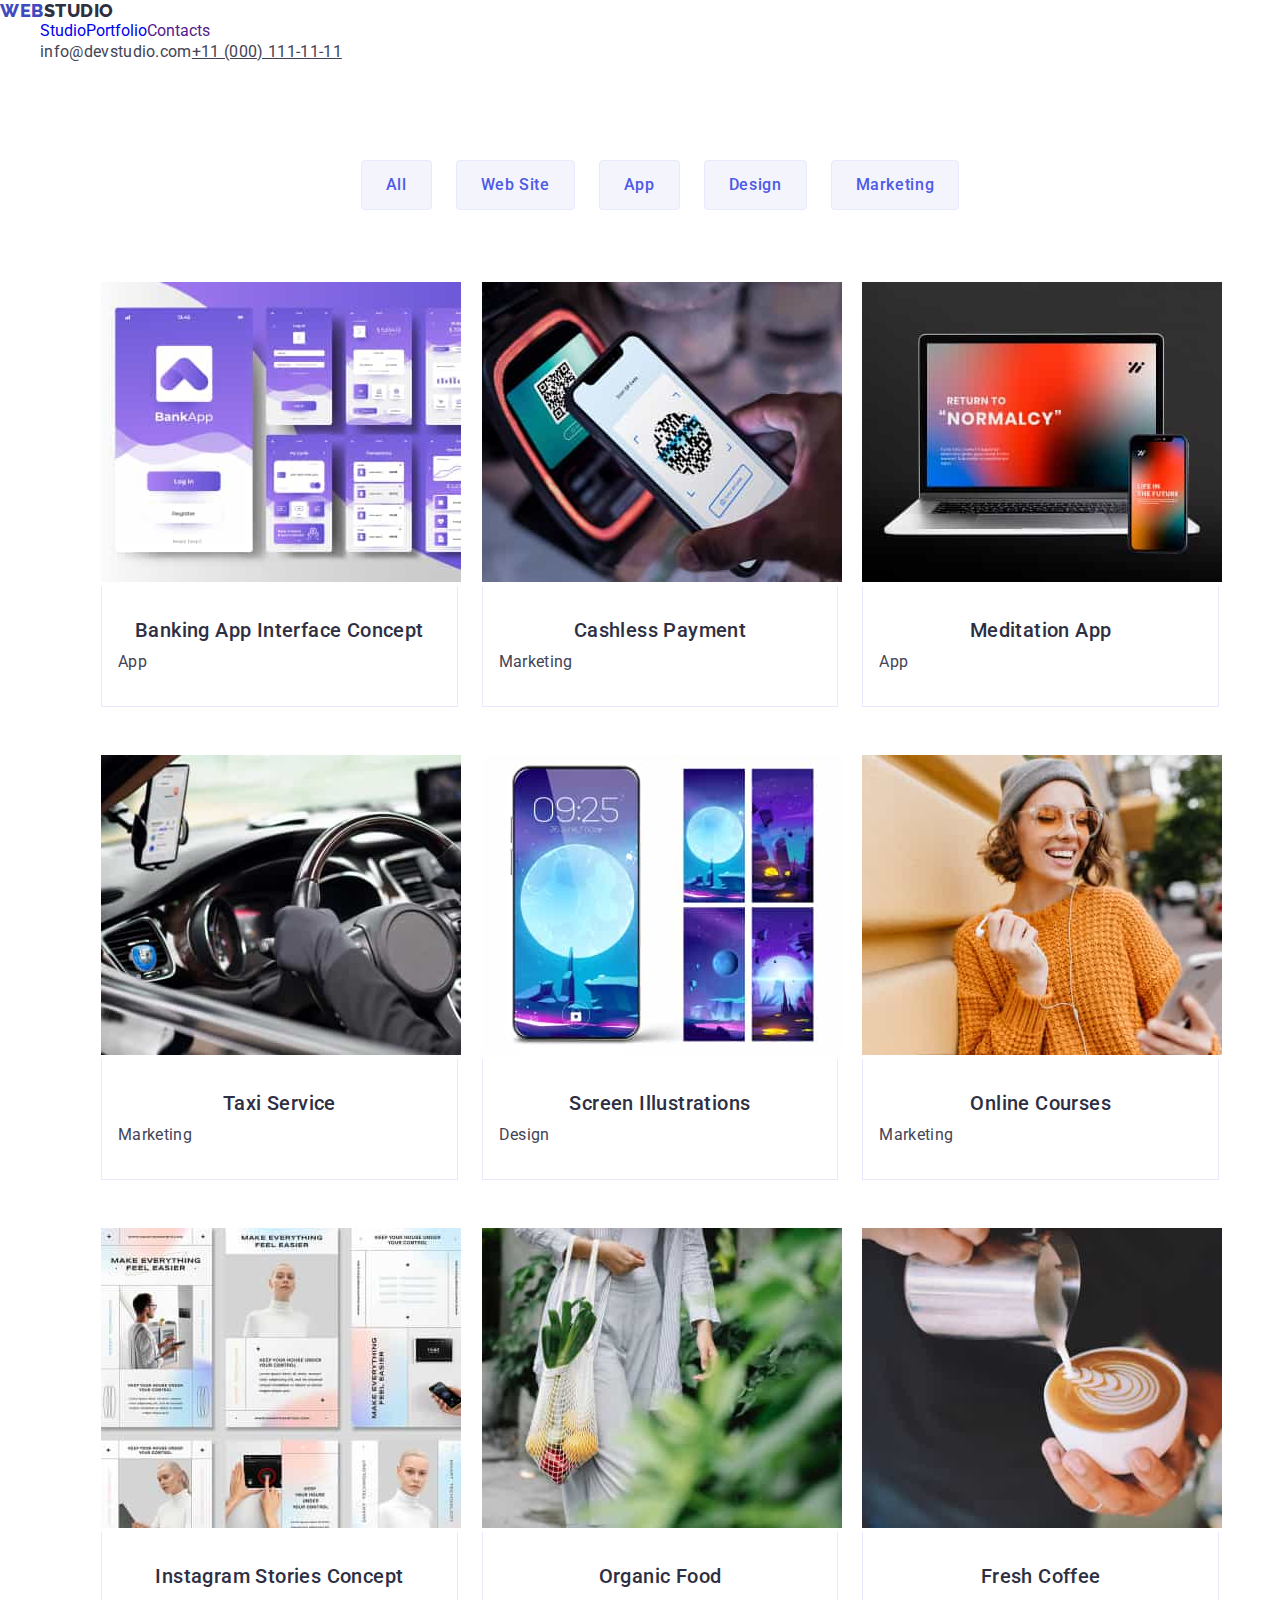
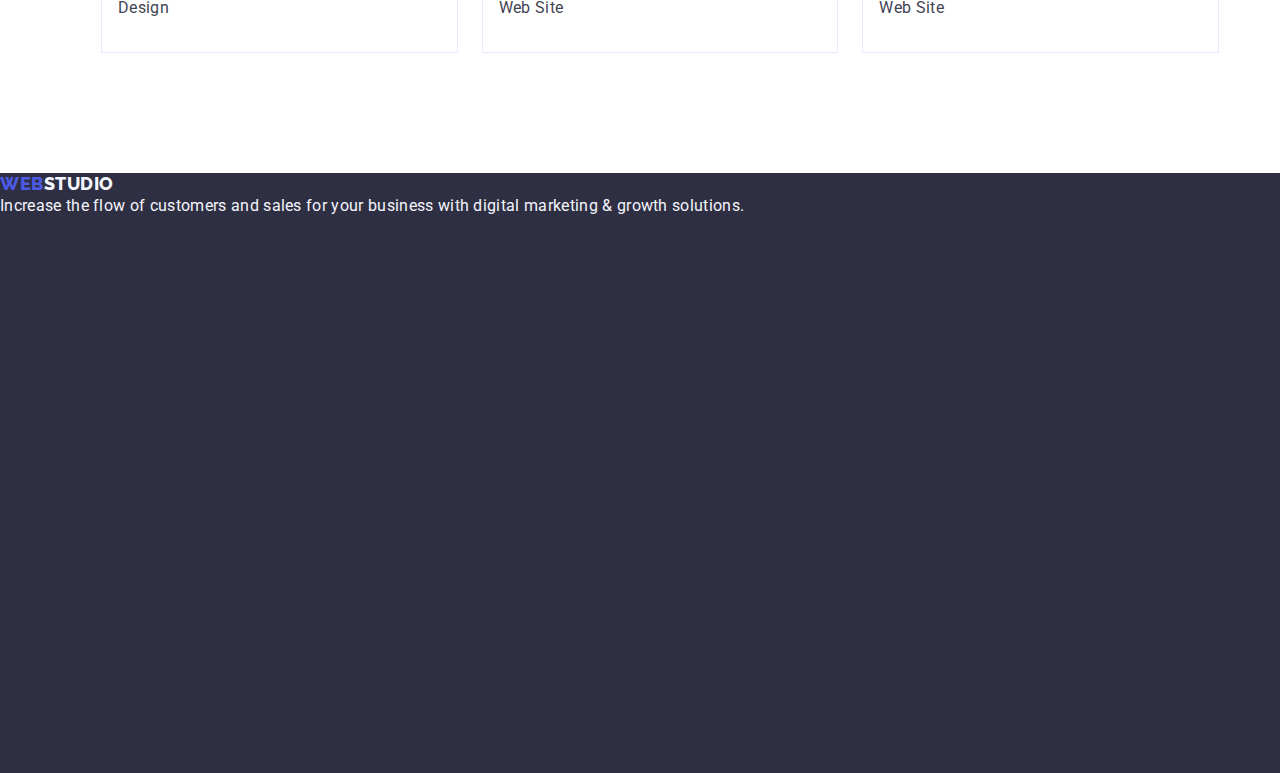
==== portfolio.html @ 0a094995 "Var11" ====
<!DOCTYPE html>
<html lang="en">
  <head>
    <meta charset="UTF-8" />
    <meta name="viewport" content="width=device-width, initial-scale=1.0" />

    <link rel="preconnect" href="https://fonts.googleapis.com" />
    <link rel="preconnect" href="https://fonts.gstatic.com" crossorigin />
    <link
      href="https://fonts.googleapis.com/css2?family=Raleway:wght@800&family=Roboto:wght@400;500&display=swap"
      rel="stylesheet"
    />
    <link rel="stylesheet" href="./css/styles.css" />
    <title>Portfolio</title>
  </head>

  <body>
    <!-- Header-->
    <header>
      <!-- Menu Nav-->
      <nav>
        <a class="logo-first-colour link">
          Web<span class="logo-second-colour-header">Studio</span></a
        >
        <ul class="list">
          <li><a class="nav-header link" href="./index.html">Studio</a></li>
          <li>
            <a class="nav-header link" href="./portfolio.html">Portfolio</a>
          </li>
          <li><a class="nav-header link" href="">Contacts</a></li>
        </ul>
      </nav>
      <address class="address">
        <ul class="list">
          <li>
            <a class="contacts link" href="mailto:info@devstudio.com"
              >info@devstudio.com</a
            >
          </li>
          <li>
            <a class="contacts" href="tel:+110001111111">+11 (000) 111-11-11</a>
          </li>
        </ul>
      </address>
    </header>

    <!-- Main-->
    <main>
      <section class="portfolio-section-main">
        <div class="container">
          <h1 hidden>What we do</h1>
          <!-- Buttons Menu-->
          <ul class="portfolio-buttons-list">
            <li>
              <button type="button" class="buttons-nav buttons-text pointer">
                All
              </button>
            </li>
            <li>
              <button type="button" class="buttons-nav buttons-text pointer">
                Web Site
              </button>
            </li>
            <li>
              <button type="button" class="buttons-nav buttons-text pointer">
                App
              </button>
            </li>
            <li>
              <button type="button" class="buttons-nav buttons-text pointer">
                Design
              </button>
            </li>
            <li>
              <button type="button" class="buttons-nav buttons-text pointer">
                Marketing
              </button>
            </li>
          </ul>

          <!-- 1st Row of pictures on page-->
          <ul class="portfolio-images-list">
            <li class="portfolio-image">
              <a class="link" href="">
                <img
                  width="360"
                  src="./images/banking-app-interface-concept.jpg"
                  alt="Banking App Interface Concep"
                />
                <div class="portfolio-image-container">
                  <h2 class="images-title-portfolio">
                    Banking App Interface Concept
                  </h2>
                  <p class="images-text">App</p>
                </div>
              </a>
            </li>

            <li class="portfolio-image">
              <a class="link" href="">
                <img
                  width="360"
                  src="./images/cashless-payment.jpg"
                  alt="Cashless Payment"
                />
                <div class="portfolio-image-container">
                  <h2 class="images-title-portfolio">Cashless Payment</h2>
                  <p class="images-text">Marketing</p>
                </div>
              </a>
            </li>

            <li class="portfolio-image">
              <a class="link" href="">
                <img
                  width="360"
                  src="./images/meditaion-app.jpg"
                  alt="Meditation App"
                />
                <div class="portfolio-image-container">
                  <h2 class="images-title-portfolio">Meditation App</h2>
                  <p class="images-text">App</p>
                </div>
              </a>
            </li>

            <!-- 2nd Row of pictures on page-->

            <li class="portfolio-image">
              <a class="link" href="">
                <img
                  width="360"
                  src="./images/taxi-service.jpg"
                  alt="Taxi Service"
                />
                <div class="portfolio-image-container">
                  <h2 class="images-title-portfolio">Taxi Service</h2>
                  <p class="images-text">Marketing</p>
                </div>
              </a>
            </li>

            <li class="portfolio-image">
              <a class="link" href="">
                <img
                  width="360"
                  src="./images/screen-illustrations.jpg"
                  alt="Screen Illustrations"
                />
                <div class="portfolio-image-container">
                  <h2 class="images-title-portfolio">Screen Illustrations</h2>
                  <p class="images-text">Design</p>
                </div>
              </a>
            </li>

            <li class="portfolio-image">
              <a class="link" href="">
                <img
                  width="360"
                  src="./images/online-courses.jpg"
                  alt="Online Courses"
                />
                <div class="portfolio-image-container">
                  <h2 class="images-title-portfolio">Online Courses</h2>
                  <p class="images-text">Marketing</p>
                </div>
              </a>
            </li>

            <!-- 3rd Row of pictures on page-->
            <li class="portfolio-image">
              <a class="link" href="">
                <img
                  width="360"
                  src="./images/instagram-stories-concept.jpg"
                  alt="Instagram Stories Concept"
                />
                <div class="portfolio-image-container">
                  <h2 class="images-title-portfolio">
                    Instagram Stories Concept
                  </h2>
                  <p class="images-text">Design</p>
                </div>
              </a>
            </li>

            <li class="portfolio-image">
              <a class="link" href="">
                <img
                  width="360"
                  src="./images/organic-food.jpg"
                  alt="Organic Food"
                />
                <div class="portfolio-image-container">
                  <h2 class="images-title-portfolio">Organic Food</h2>
                  <p class="images-text">Web Site</p>
                </div>
              </a>
            </li>

            <li class="portfolio-image">
              <a class="link" href="">
                <img
                  width="360"
                  src="./images/fresh-coffee.jpg"
                  alt="Fresh Coffee"
                />
                <div class="portfolio-image-container">
                  <h2 class="images-title-portfolio">Fresh Coffee</h2>
                  <p class="images-text">Web Site</p>
                </div>
              </a>
            </li>
          </ul>
        </div>
      </section>
    </main>

    <!--Footer Portfolio-->
    <footer class="hero-section">
      <a class="logo-first-colour link" href="./index.html"
        >Web<span class="logo-second-colour-footer">Studio</span>
      </a>
      <p class="footer-text">
        Increase the flow of customers and sales for your business with digital
        marketing & growth solutions.
      </p>
    </footer>
  </body>
</html>
---- css/styles.css ----
:root {
  --logo-blue-color: #4d5ae5;
  --logo-buttons-sectionfour-index-background-color: #f4f4fd;
  --text-site-colour: #2e2f42;
  --logo-titles-color: #2e2f42;
  --background-page-color: #ffffff;
  --address-text-color: #434455;
  --header-buttom-border: #e7e9fc;
}
/*settings for all elements*/

*,
*::before,
*::after {
  box-sizing: border-box;
}

* {
  margin: 0;
}

body {
  font-family: "Roboto", sans-serif;
  color: var(--address-text-color);
  background-color: var(--background-page-color);
}

/* CLASSES*/
/*Settings for Header */

.list {
  list-style: none;
  display: flex;
}

.link {
  text-decoration: none;
}

.link:hover {
  color: #404bbf;
}
.link:focus {
  color: #404bbf;
}

.address {
  font-style: normal;
  display: flex;
  gap: 40px;
}

.nav-flex {
  display: flex;
  width: 1440px;
  height: 72px;
  align-items: center;
  justify-content: space-between;
}

.cta {
}

.menu-nav {
  display: flex;
  gap: 40px;
}
.hero-section {
  background-color: var(--logo-titles-color);
  width: 1440px;
  height: 600px;
}

.hero-title {
  font-size: 56px;
  line-height: 1.07;
  text-align: center;
  letter-spacing: 1.12px;
  color: var(--background-page-color);
  max-width: 496px;
}

.hero-button {
  background-color: var(--logo-blue-color);
  padding: 16px 32px;
  font-weight: 500;
  font-size: 16px;
  line-height: 1.5;
  letter-spacing: 0.04em;
  color: var(--background-page-color);
  font-family: "Roboto", sans-serif;
  align-items: flex-start;
  gap: 10px;
  display: block;
  min-width: 169px;
  height: 56px;
  border: none;
  border-radius: 4px;
}

.hero-button:hover,
.hero-button:focus {
  background-color: #404bbf;
  border: 1px solid transparent;
  border-radius: 4px;
}

/*.logo-first-color*/
.logo-first-colour {
  font-weight: 800;
  font-size: 18px;
  line-height: 1.17;
  letter-spacing: 0.54px;
  color: var(--logo-blue-color);
  font-family: "Raleway", sans-serif;
  text-transform: uppercase;
  margin-right: 76px;
}

.logo-second-colour-header {
  color: var(--logo-titles-color);
  font-size: 18px;
  font-style: "Raleway", sans-serif;
  line-height: 1.17;
  letter-spacing: 0.54px;
  text-transform: uppercase;
  font-weight: 800px;
  font-family: "Raleway", sans-serif;
}

.logo-second-colour-footer {
  color: var(--logo-buttons-sectionfour-index-background-color);
  font-size: 18px;
  font-style: "Raleway", sans-serif;
  line-height: 1.17;
  letter-spacing: 0.54px;
  text-transform: uppercase;
  font-weight: 800px;
}

.our-strenghts-section {
  display: flex;
  flex-direction: column;
  justify-content: space-around;
  align-items: center;
  width: 1440px;
  height: 3200;
  padding: 12opx 0 120px;
  gap: 24px;
}

.section-two-list {
  width: calc((100%-24px * 3) / 4);
  gap: 24px;
}

.section-three {
  padding-bottom: 120px;
}
.section-three-pictures {
  display: flex;
  gap: 24px;
}

.section-three-list {
  width: calc((100%-48px) / 3);
}

.section-four-pictures {
  display: flex;
  flex-direction: column;
  justify-content: center;
  gap: 24px;
}
/*Classes common to ALL the pages*/

.img {
  display: block;
}

.images-text {
  color: var(--address-text-color);
  font-size: 16px;
  font-style: normal;
  font-weight: 400;
  line-height: 1.5;
  letter-spacing: 0.32px;
}

.header {
  border-bottom: var(--header-buttom-border);
  border-bottom: 1px;
}

.container {
  width: 1158px;
  margin: 0 auto;
  padding: 0 15px 0 15px 0 15px;
}

.nav-header {
  display: flex;
  align-items: center;
}

.nav-header-ul {
  font-weight: 500;
  font-size: 16px;
  line-height: 1.5;
  letter-spacing: 0.32px;
  color: var(--logo-titles-color);
  text-decoration: none;
  padding: 24px 0 24px 0;
}

.nav-header:hover {
  color: #404bbf;
}
.nav-header:focus {
  color: #404bbf;
}

/* Classes for Body */

.contacts {
  color: var(--address-text-color);
  font-size: 16px;
  font-style: normal;
  line-height: 1.5;
  letter-spacing: 0.32px;
}

/* Classes for INDEX page*/
.section-four-background {
  background-color: var(--logo-buttons-sectionfour-index-background-color);
  padding: 120px 0;
}

.section-four-pictures-background {
  background-color: #ffffffff;
  width: calc((100% - 72px) / 4);
  border-radius: 0px 0px 4px 4px;
}

.section-four-pictures-padding {
  padding: 32px 0;
}

.images-title-index {
  font-weight: 500;
  font-size: 20px;
  line-height: 1.2;
  letter-spacing: 0.4px;
  color: var(--logo-titles-color);
  font-style: normal;
  background-color: #ffffffff;
  margin-bottom: 8px;
  text-align: center;
}

.images-text-index {
  text-align: center;
  font-size: 16px;
  font-style: normal;
  font-weight: 400;
  line-height: 1.5;
  letter-spacing: 0.32px;
  color: var(--address-text-color);
}

.section-titles-index {
  font-size: 36px;
  line-height: 1.11;
  text-align: center;
  letter-spacing: 0.72px;
  text-transform: capitalize;
  color: var(--logo-titles-color);
  margin-bottom: 72px;
}

/* Classes for PORTFOLIO Page */

.images-title-portfolio {
  font-weight: 500;
  font-size: 20px;
  line-height: 1.2;
  letter-spacing: 0.4px;
  color: var(--logo-titles-color);
  text-align: center;
  font-style: normal;
  margin-bottom: 8px;
}

.footer-text {
  color: #f4f4fd;
  font-size: 16px;
  font-style: normal;
  font-weight: 400;
  line-height: 1.5;
  letter-spacing: 0.32px;
}

.portfolio-section-main {
  padding: 96px 0 120px 0;
}

.portfolio-buttons-list {
  display: flex;
  justify-content: center;
  gap: 24px;
  margin-bottom: 72px;
  list-style: none;
}

.buttons-nav {
  border-radius: 4px;
}

.buttons-nav:hover {
  background-color: #404bbf;
  border: none;
  color: #ffffffff;
  border: 1px solid transparent;
}

.buttons-nav:focus {
  background-color: #404bbf;
  border: none;
  color: #ffffffff;
  border: 1px solid transparent;
}
.pointer {
  cursor: pointer;
}

.buttons-text {
  color: var(--logo-blue-color);
  border: none;
  font-weight: 500;
  font-size: 16px;
  line-height: 1.5;
  letter-spacing: 0.64px;
  font-family: "Roboto", sans-serif;
  background-color: var(--logo-buttons-sectionfour-index-background-color);
  padding: 12px 24px;
  border: 1px solid var(--header-buttom-border);
}
.portfolio-images-list {
  display: flex;
  flex-wrap: wrap;
  column-gap: 24px;
  row-gap: 48px;
  list-style: none;
}

.portfolio-image {
  width: calc((100% - 48px) / 3);
}

.portfolio-image-container {
  padding: 32px 16px;
  border: 1px solid #e7e9fc;
  border-top: none;
}
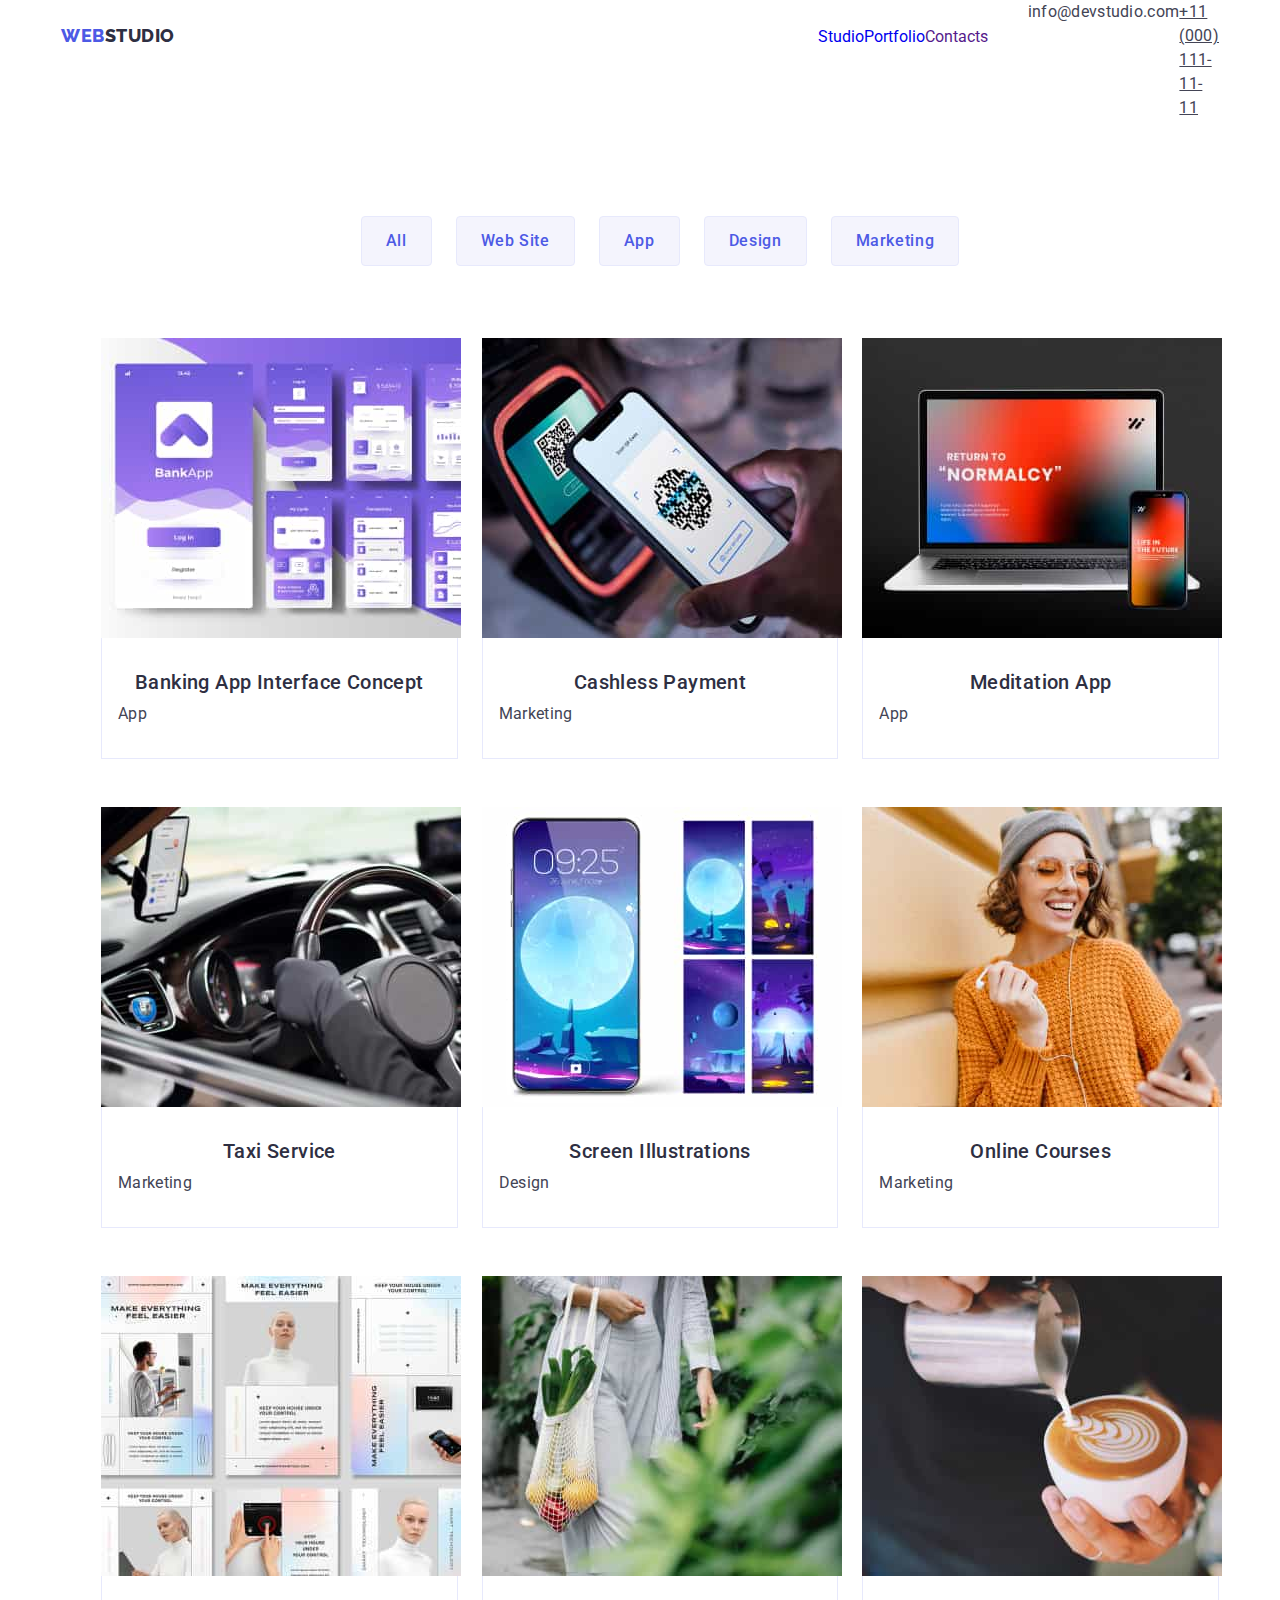
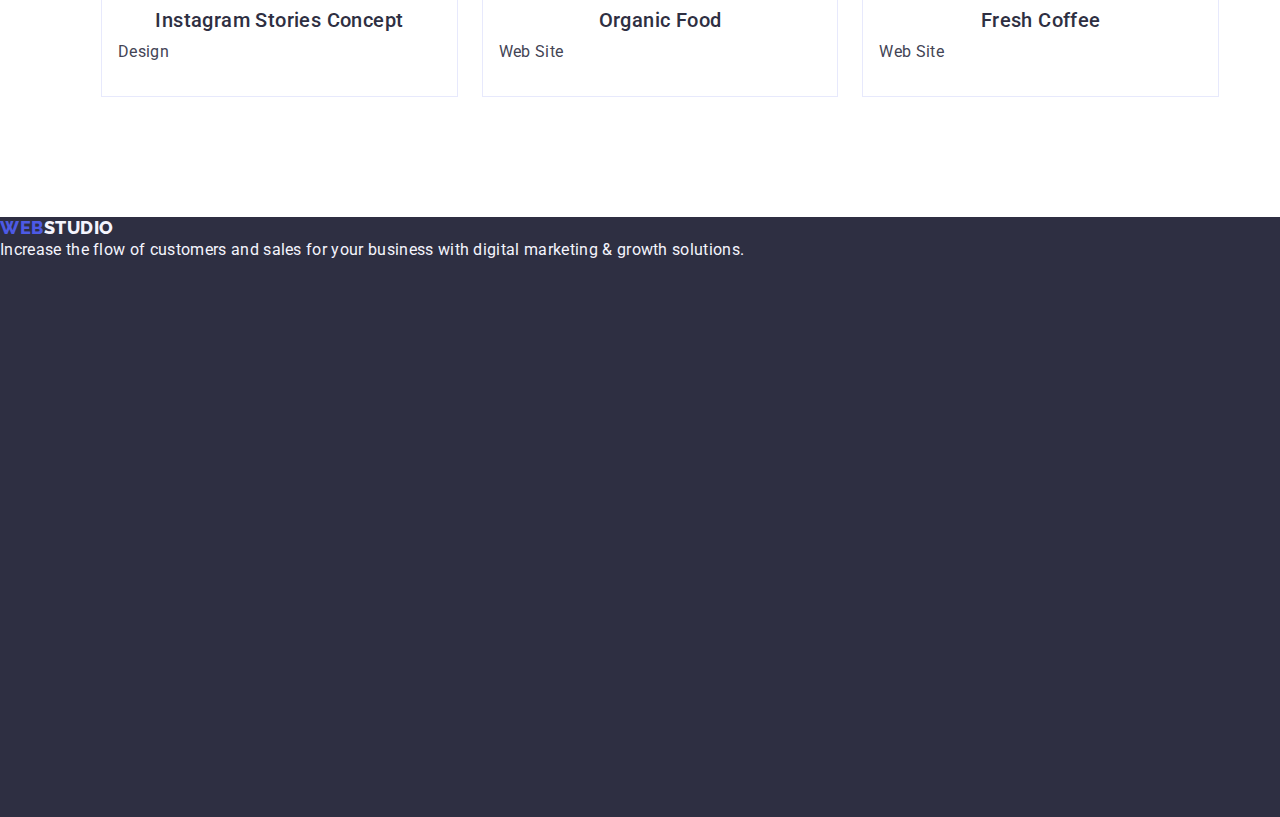
==== commit 6366fdd4: "Var12" ====
--- a/portfolio.html
+++ b/portfolio.html
@@ -3,6 +3,14 @@
   <head>
     <meta charset="UTF-8" />
     <meta name="viewport" content="width=device-width, initial-scale=1.0" />
+
+    <link
+      rel="stylesheet"
+      href="https://cdnjs.cloudflare.com/ajax/libs/modern-normalize/2.0.0/modern-normalize.min.css"
+      integrity="sha512-4xo8blKMVCiXpTaLzQSLSw3KFOVPWhm/TRtuPVc4WG6kUgjH6J03IBuG7JZPkcWMxJ5huwaBpOpnwYElP/m6wg=="
+      crossorigin="anonymous"
+      referrerpolicy="no-referrer"
+    />
 
     <link rel="preconnect" href="https://fonts.googleapis.com" />
     <link rel="preconnect" href="https://fonts.gstatic.com" crossorigin />
@@ -16,32 +24,36 @@
 
   <body>
     <!-- Header-->
-    <header>
+    <header class="header">
       <!-- Menu Nav-->
-      <nav>
-        <a class="logo-first-colour link">
-          Web<span class="logo-second-colour-header">Studio</span></a
-        >
-        <ul class="list">
-          <li><a class="nav-header link" href="./index.html">Studio</a></li>
-          <li>
-            <a class="nav-header link" href="./portfolio.html">Portfolio</a>
-          </li>
-          <li><a class="nav-header link" href="">Contacts</a></li>
-        </ul>
-      </nav>
-      <address class="address">
-        <ul class="list">
-          <li>
-            <a class="contacts link" href="mailto:info@devstudio.com"
-              >info@devstudio.com</a
-            >
-          </li>
-          <li>
-            <a class="contacts" href="tel:+110001111111">+11 (000) 111-11-11</a>
-          </li>
-        </ul>
-      </address>
+      <div class="portfolio-header container">
+        <nav class="nav-flex">
+          <a class="logo-first-colour link">
+            Web<span class="logo-second-colour-header">Studio</span></a
+          >
+          <ul class="list">
+            <li><a class="nav-header link" href="./index.html">Studio</a></li>
+            <li>
+              <a class="nav-header link" href="./portfolio.html">Portfolio</a>
+            </li>
+            <li><a class="nav-header link" href="">Contacts</a></li>
+          </ul>
+        </nav>
+        <address class="address">
+          <ul class="list">
+            <li>
+              <a class="contacts link" href="mailto:info@devstudio.com"
+                >info@devstudio.com</a
+              >
+            </li>
+            <li>
+              <a class="contacts" href="tel:+110001111111"
+                >+11 (000) 111-11-11</a
+              >
+            </li>
+          </ul>
+        </address>
+      </div>
     </header>
 
     <!-- Main-->
@@ -86,6 +98,7 @@
                   width="360"
                   src="./images/banking-app-interface-concept.jpg"
                   alt="Banking App Interface Concep"
+                  class="img"
                 />
                 <div class="portfolio-image-container">
                   <h2 class="images-title-portfolio">
@@ -102,6 +115,7 @@
                   width="360"
                   src="./images/cashless-payment.jpg"
                   alt="Cashless Payment"
+                  class="img"
                 />
                 <div class="portfolio-image-container">
                   <h2 class="images-title-portfolio">Cashless Payment</h2>
@@ -116,6 +130,7 @@
                   width="360"
                   src="./images/meditaion-app.jpg"
                   alt="Meditation App"
+                  class="img"
                 />
                 <div class="portfolio-image-container">
                   <h2 class="images-title-portfolio">Meditation App</h2>
@@ -132,6 +147,7 @@
                   width="360"
                   src="./images/taxi-service.jpg"
                   alt="Taxi Service"
+                  class="img"
                 />
                 <div class="portfolio-image-container">
                   <h2 class="images-title-portfolio">Taxi Service</h2>
@@ -146,6 +162,7 @@
                   width="360"
                   src="./images/screen-illustrations.jpg"
                   alt="Screen Illustrations"
+                  class="img"
                 />
                 <div class="portfolio-image-container">
                   <h2 class="images-title-portfolio">Screen Illustrations</h2>
@@ -160,6 +177,7 @@
                   width="360"
                   src="./images/online-courses.jpg"
                   alt="Online Courses"
+                  class="img"
                 />
                 <div class="portfolio-image-container">
                   <h2 class="images-title-portfolio">Online Courses</h2>
@@ -175,6 +193,7 @@
                   width="360"
                   src="./images/instagram-stories-concept.jpg"
                   alt="Instagram Stories Concept"
+                  class="img"
                 />
                 <div class="portfolio-image-container">
                   <h2 class="images-title-portfolio">
@@ -191,6 +210,7 @@
                   width="360"
                   src="./images/organic-food.jpg"
                   alt="Organic Food"
+                  class="img"
                 />
                 <div class="portfolio-image-container">
                   <h2 class="images-title-portfolio">Organic Food</h2>
@@ -205,6 +225,7 @@
                   width="360"
                   src="./images/fresh-coffee.jpg"
                   alt="Fresh Coffee"
+                  class="img"
                 />
                 <div class="portfolio-image-container">
                   <h2 class="images-title-portfolio">Fresh Coffee</h2>
--- a/css/styles.css
+++ b/css/styles.css
@@ -56,6 +56,7 @@
   height: 72px;
   align-items: center;
   justify-content: space-between;
+  gap: 40px;
 }
 
 .cta {
@@ -279,6 +280,9 @@
 }
 
 /* Classes for PORTFOLIO Page */
+.portfolio-header {
+  display: flex;
+}
 
 .images-title-portfolio {
   font-weight: 500;
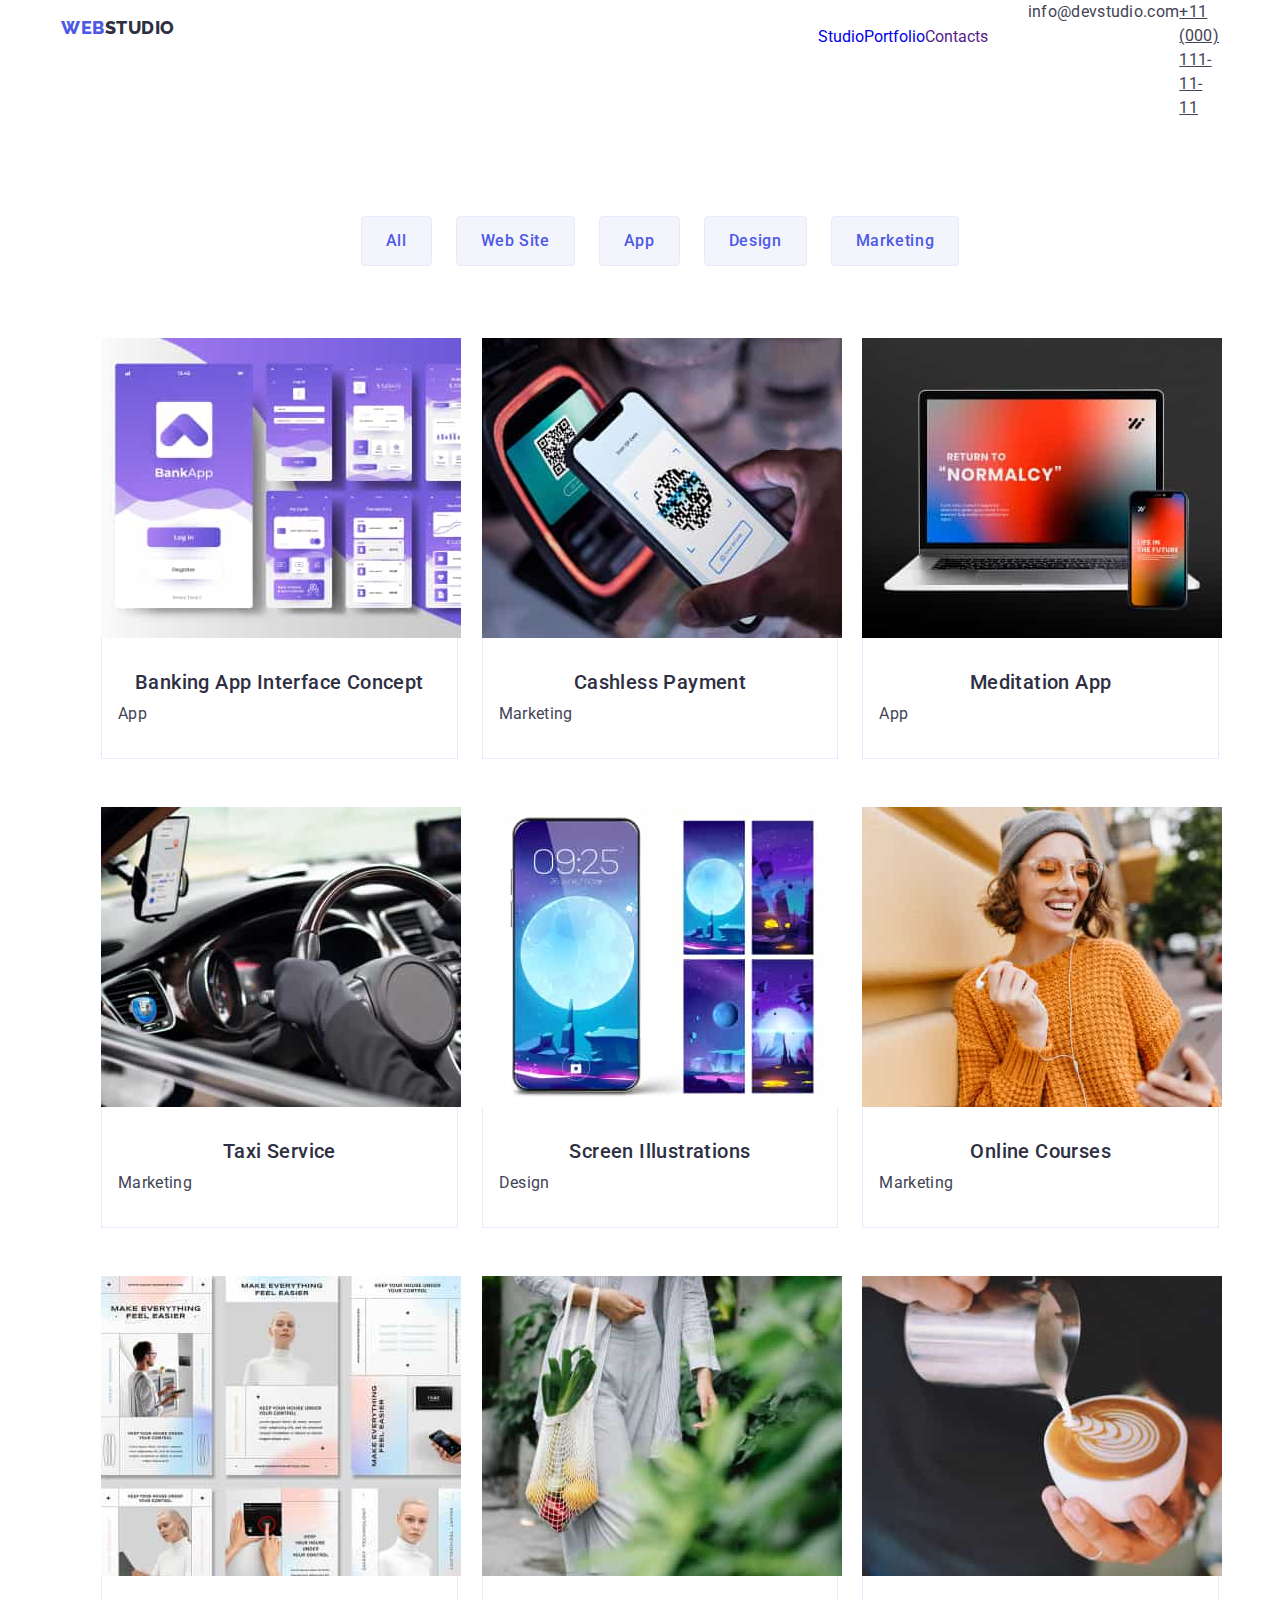
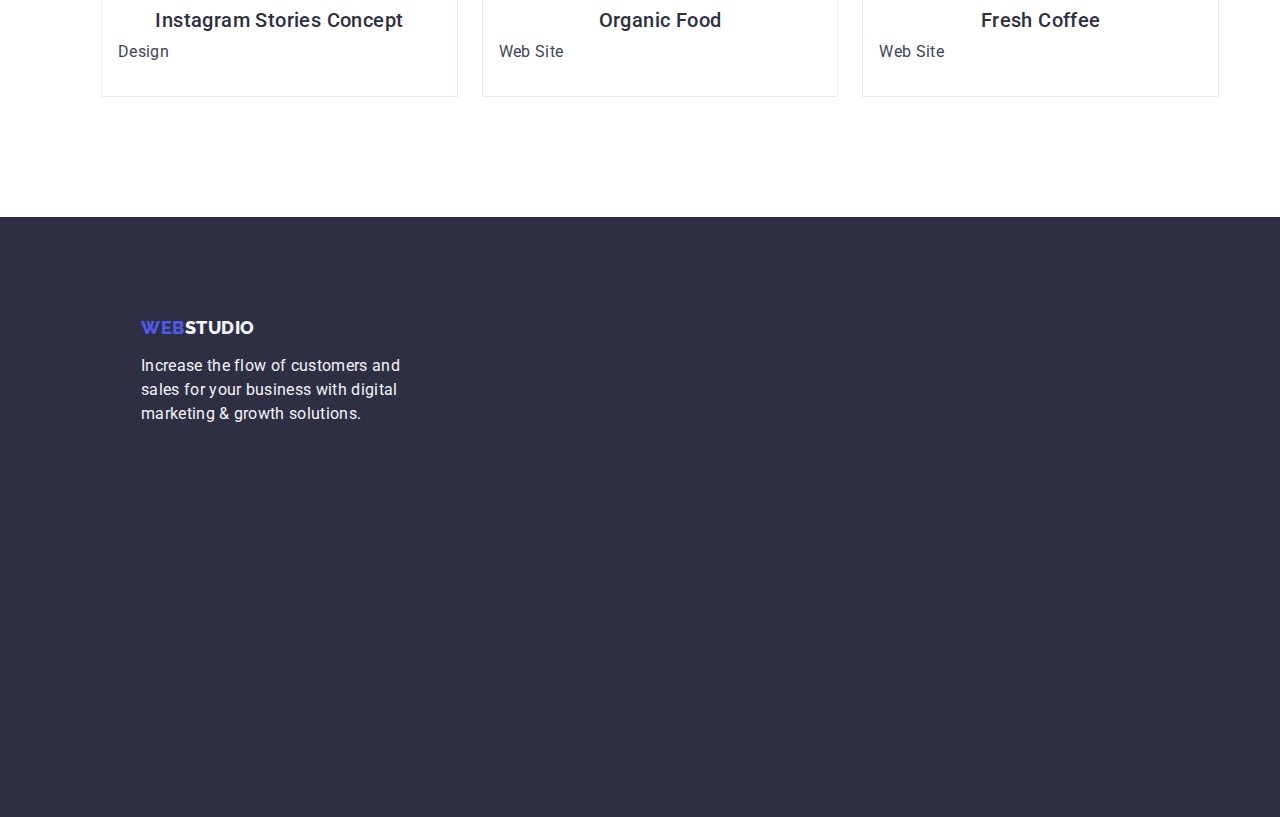
==== commit 5b9fbad8: "Var13" ====
--- a/portfolio.html
+++ b/portfolio.html
@@ -239,14 +239,16 @@
     </main>
 
     <!--Footer Portfolio-->
-    <footer class="hero-section">
-      <a class="logo-first-colour link" href="./index.html"
-        >Web<span class="logo-second-colour-footer">Studio</span>
-      </a>
-      <p class="footer-text">
-        Increase the flow of customers and sales for your business with digital
-        marketing & growth solutions.
-      </p>
+    <footer class="portfolio-footer">
+      <div class="container">
+        <a class="logo-first-colour link" href="./index.html"
+          >Web<span class="logo-second-colour-footer">Studio</span>
+        </a>
+        <p class="footer-text">
+          Increase the flow of customers and sales for your business with
+          digital marketing & growth solutions.
+        </p>
+      </div>
     </footer>
   </body>
 </html>
--- a/css/styles.css
+++ b/css/styles.css
@@ -116,6 +116,8 @@
   font-family: "Raleway", sans-serif;
   text-transform: uppercase;
   margin-right: 76px;
+  display: inline-block;
+  margin-bottom: 16px;
 }
 
 .logo-second-colour-header {
@@ -302,6 +304,13 @@
   font-weight: 400;
   line-height: 1.5;
   letter-spacing: 0.32px;
+  max-width: 264px;
+}
+.portfolio-footer {
+  background-color: var(--logo-titles-color);
+  width: 1440px;
+  height: 600px;
+  padding: 100px 0;
 }
 
 .portfolio-section-main {
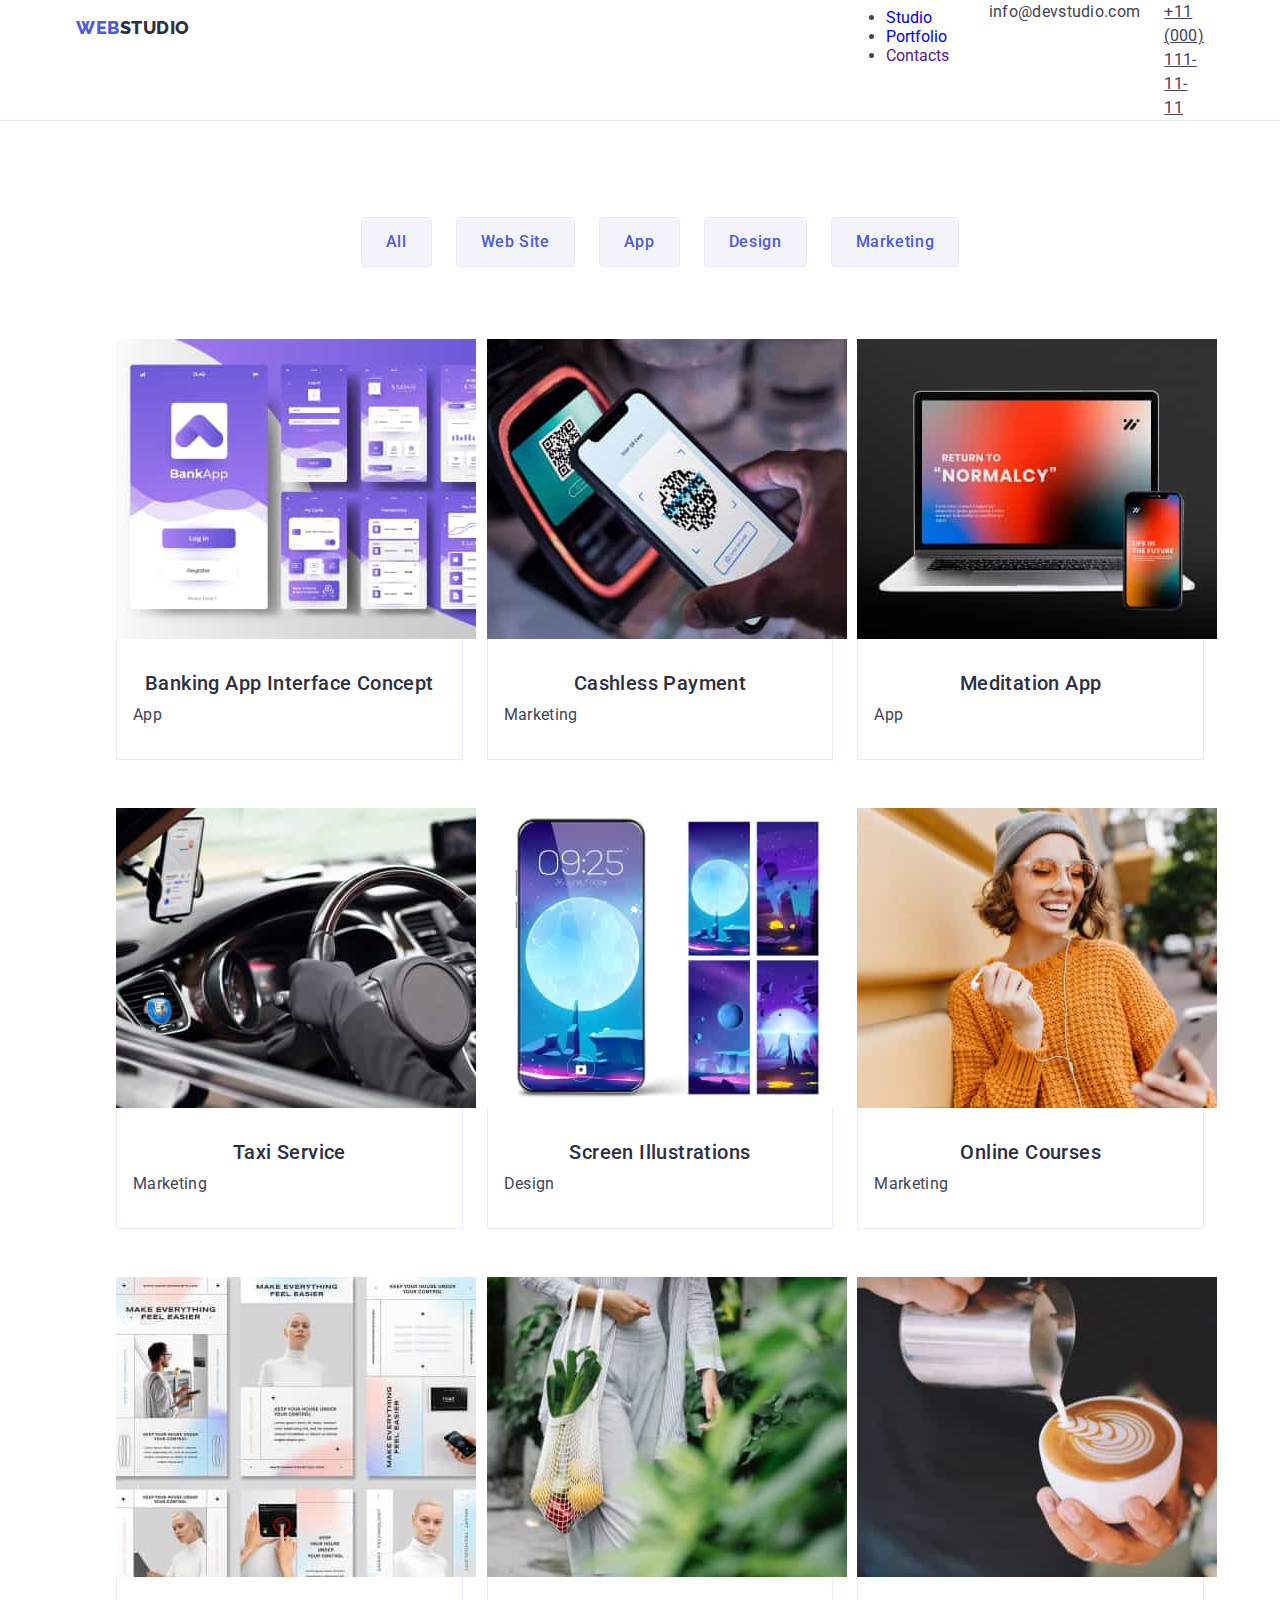
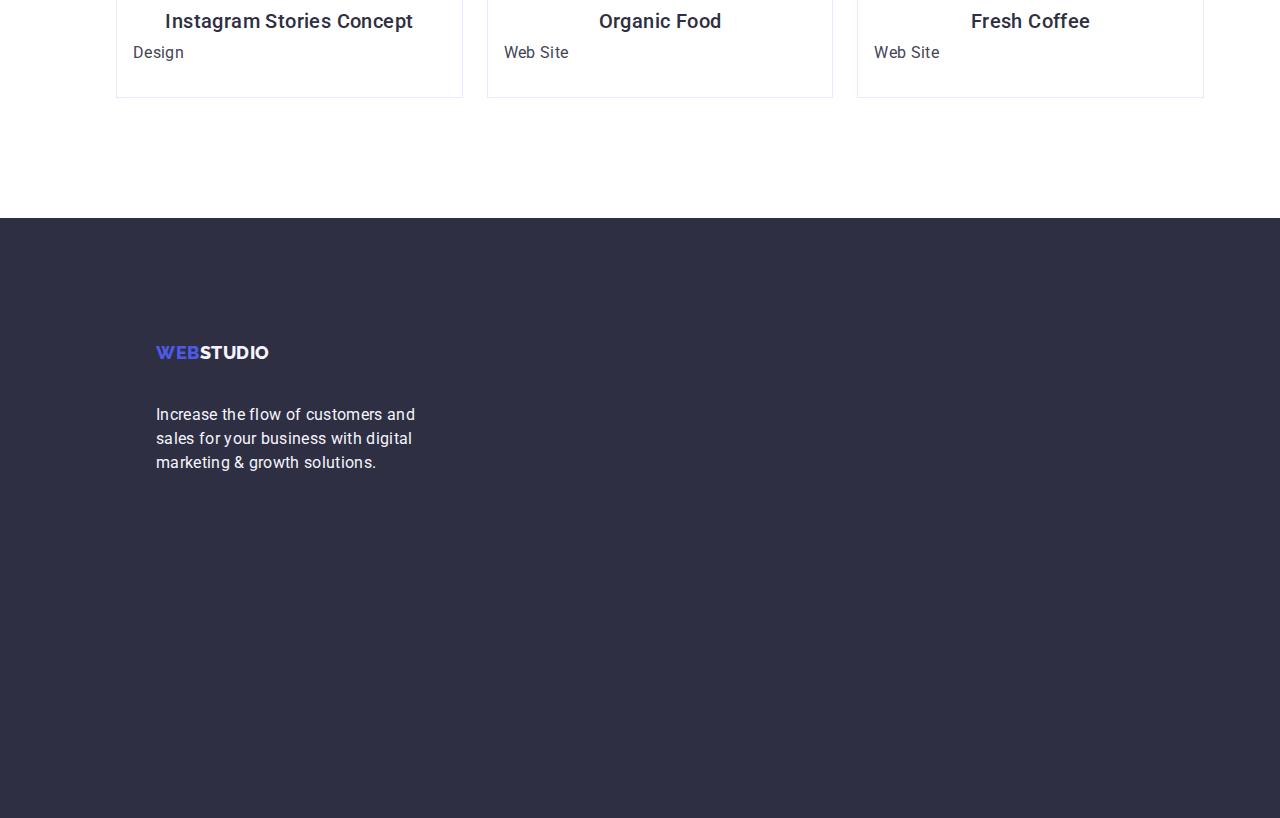
==== commit 36ea1759: "Var15" ====
--- a/portfolio.html
+++ b/portfolio.html
@@ -31,7 +31,7 @@
           <a class="logo-first-colour link">
             Web<span class="logo-second-colour-header">Studio</span></a
           >
-          <ul class="list">
+          <ul class="header-list">
             <li><a class="nav-header link" href="./index.html">Studio</a></li>
             <li>
               <a class="nav-header link" href="./portfolio.html">Portfolio</a>
--- a/css/styles.css
+++ b/css/styles.css
@@ -31,6 +31,7 @@
 .list {
   list-style: none;
   display: flex;
+  gap: 24px;
 }
 
 .link {
@@ -59,10 +60,13 @@
   gap: 40px;
 }
 
-.cta {
-}
-
 .menu-nav {
+  display: flex;
+  gap: 40px;
+}
+
+.index-address-list {
+  list-style: none;
   display: flex;
   gap: 40px;
 }
@@ -70,6 +74,7 @@
   background-color: var(--logo-titles-color);
   width: 1440px;
   height: 600px;
+  padding: 188px 0;
 }
 
 .hero-title {
@@ -118,6 +123,8 @@
   margin-right: 76px;
   display: inline-block;
   margin-bottom: 16px;
+  padding: 24px 0;
+  gap: 40px;
 }
 
 .logo-second-colour-header {
@@ -148,12 +155,12 @@
   align-items: center;
   width: 1440px;
   height: 3200;
-  padding: 12opx 0 120px;
-  gap: 24px;
+  gap: 24px;
+  padding: 120px 0;
 }
 
 .section-two-list {
-  width: calc((100%-24px * 3) / 4);
+  width: calc((100%- (24px * 3)) / 4);
   gap: 24px;
 }
 
@@ -191,14 +198,13 @@
 }
 
 .header {
-  border-bottom: var(--header-buttom-border);
-  border-bottom: 1px;
+  border-bottom: 1px solid #e7e9fc;
 }
 
 .container {
   width: 1158px;
   margin: 0 auto;
-  padding: 0 15px 0 15px 0 15px;
+  padding: 0 15px;
 }
 
 .nav-header {
@@ -241,7 +247,7 @@
 
 .section-four-pictures-background {
   background-color: #ffffffff;
-  width: calc((100% - 72px) / 4);
+  width: calc((100%-72px) / 4);
   border-radius: 0px 0px 4px 4px;
 }
 
@@ -305,6 +311,10 @@
   line-height: 1.5;
   letter-spacing: 0.32px;
   max-width: 264px;
+}
+.index-footer {
+  padding: 100px 0;
+  display: flex;
 }
 .portfolio-footer {
   background-color: var(--logo-titles-color);
@@ -375,3 +385,8 @@
   border: 1px solid #e7e9fc;
   border-top: none;
 }
+
+.header-list{
+  display: flex
+  gap: 40px;
+}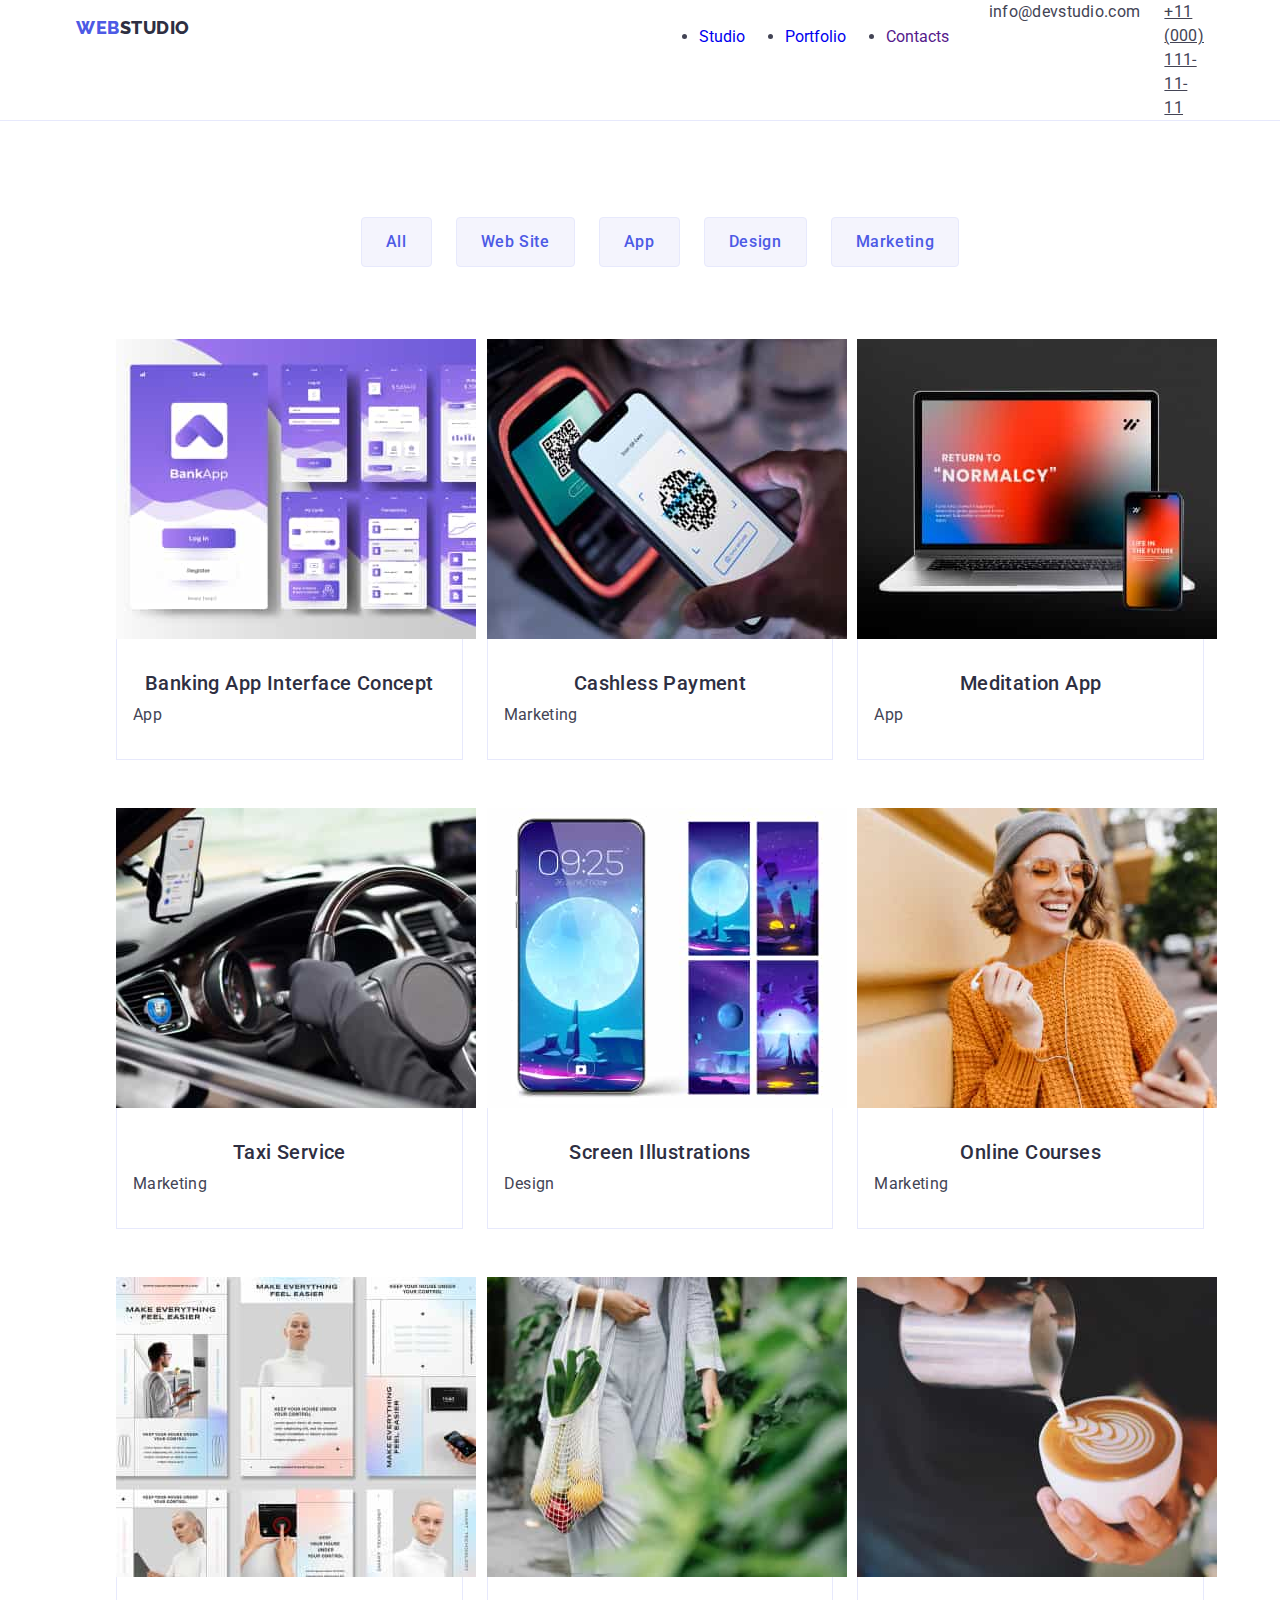
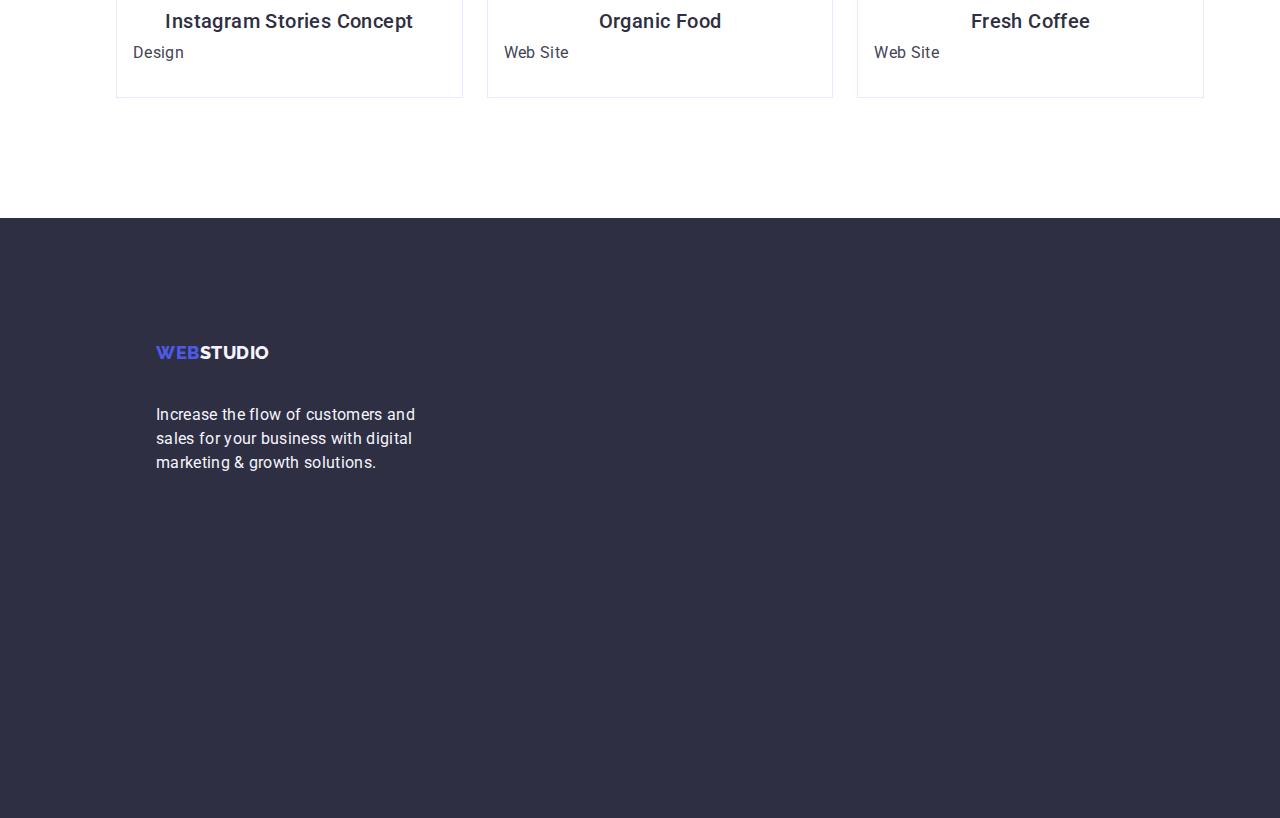
==== commit 2de224b1: "Var17" ====
--- a/portfolio.html
+++ b/portfolio.html
@@ -60,7 +60,7 @@
     <main>
       <section class="portfolio-section-main">
         <div class="container">
-          <h1 hidden>What we do</h1>
+          <h1 class="visually-hidden">What we do</h1>
           <!-- Buttons Menu-->
           <ul class="portfolio-buttons-list">
             <li>
--- a/css/styles.css
+++ b/css/styles.css
@@ -136,6 +136,7 @@
   text-transform: uppercase;
   font-weight: 800px;
   font-family: "Raleway", sans-serif;
+  padding: 24px 0;
 }
 
 .logo-second-colour-footer {
@@ -160,7 +161,7 @@
 }
 
 .section-two-list {
-  width: calc((100%- (24px * 3)) / 4);
+  width: calc((100%-72px) / 4);
   gap: 24px;
 }
 
@@ -386,7 +387,17 @@
   border-top: none;
 }
 
-.header-list{
-  display: flex
-  gap: 40px;
-}+.header-list {
+  display: flex;
+  gap: 40px;
+}
+
+.visually-hidden {
+  clip: rect(0 0 0 0);
+  clip-path: inset(50);
+  height: 1px;
+  overflow: hidden;
+  position: absolute;
+  white-space: nowrap;
+  width: 1px;
+}
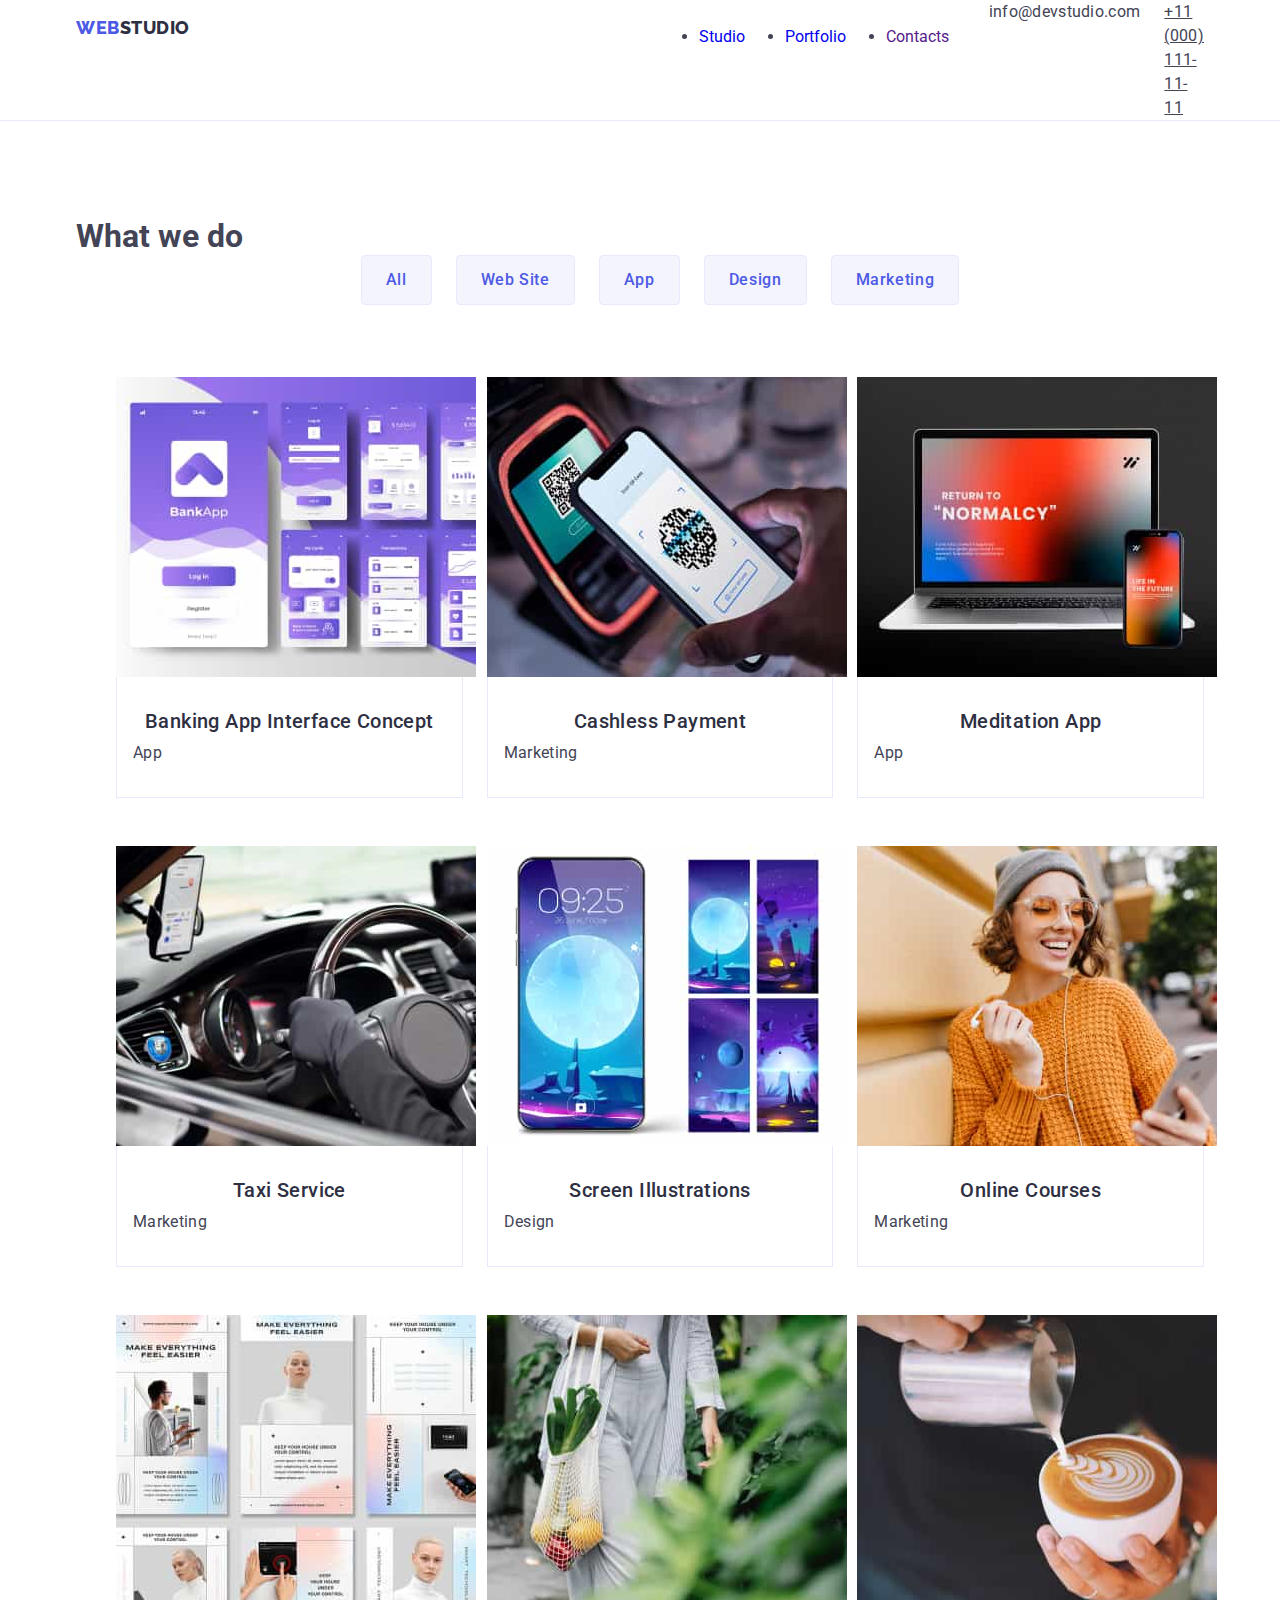
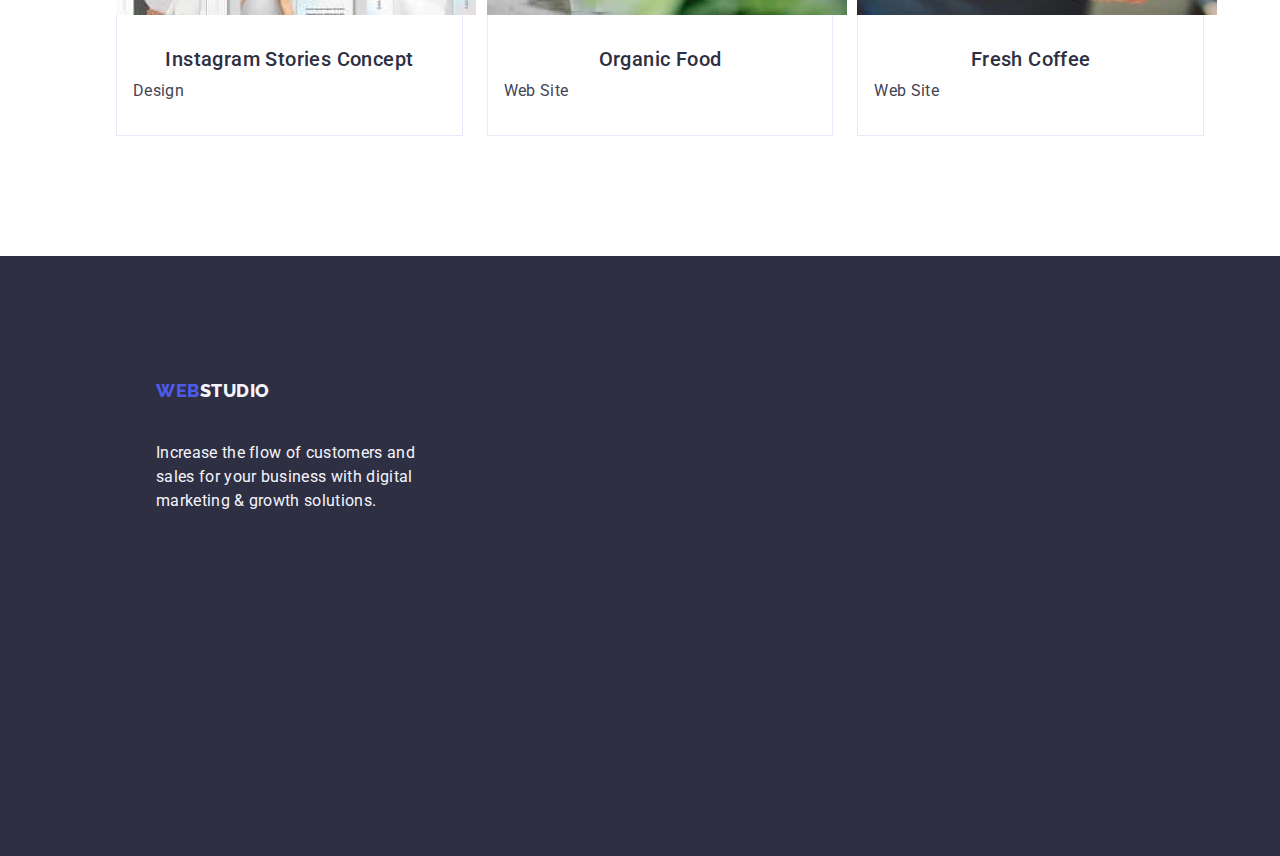
==== commit 23e37913: "Var19" ====
--- a/portfolio.html
+++ b/portfolio.html
@@ -60,7 +60,7 @@
     <main>
       <section class="portfolio-section-main">
         <div class="container">
-          <h1 class="visually-hidden">What we do</h1>
+          <h1>What we do</h1>
           <!-- Buttons Menu-->
           <ul class="portfolio-buttons-list">
             <li>
--- a/css/styles.css
+++ b/css/styles.css
@@ -394,7 +394,7 @@
 
 .visually-hidden {
   clip: rect(0 0 0 0);
-  clip-path: inset(50);
+  clip-path: inset(50%);
   height: 1px;
   overflow: hidden;
   position: absolute;
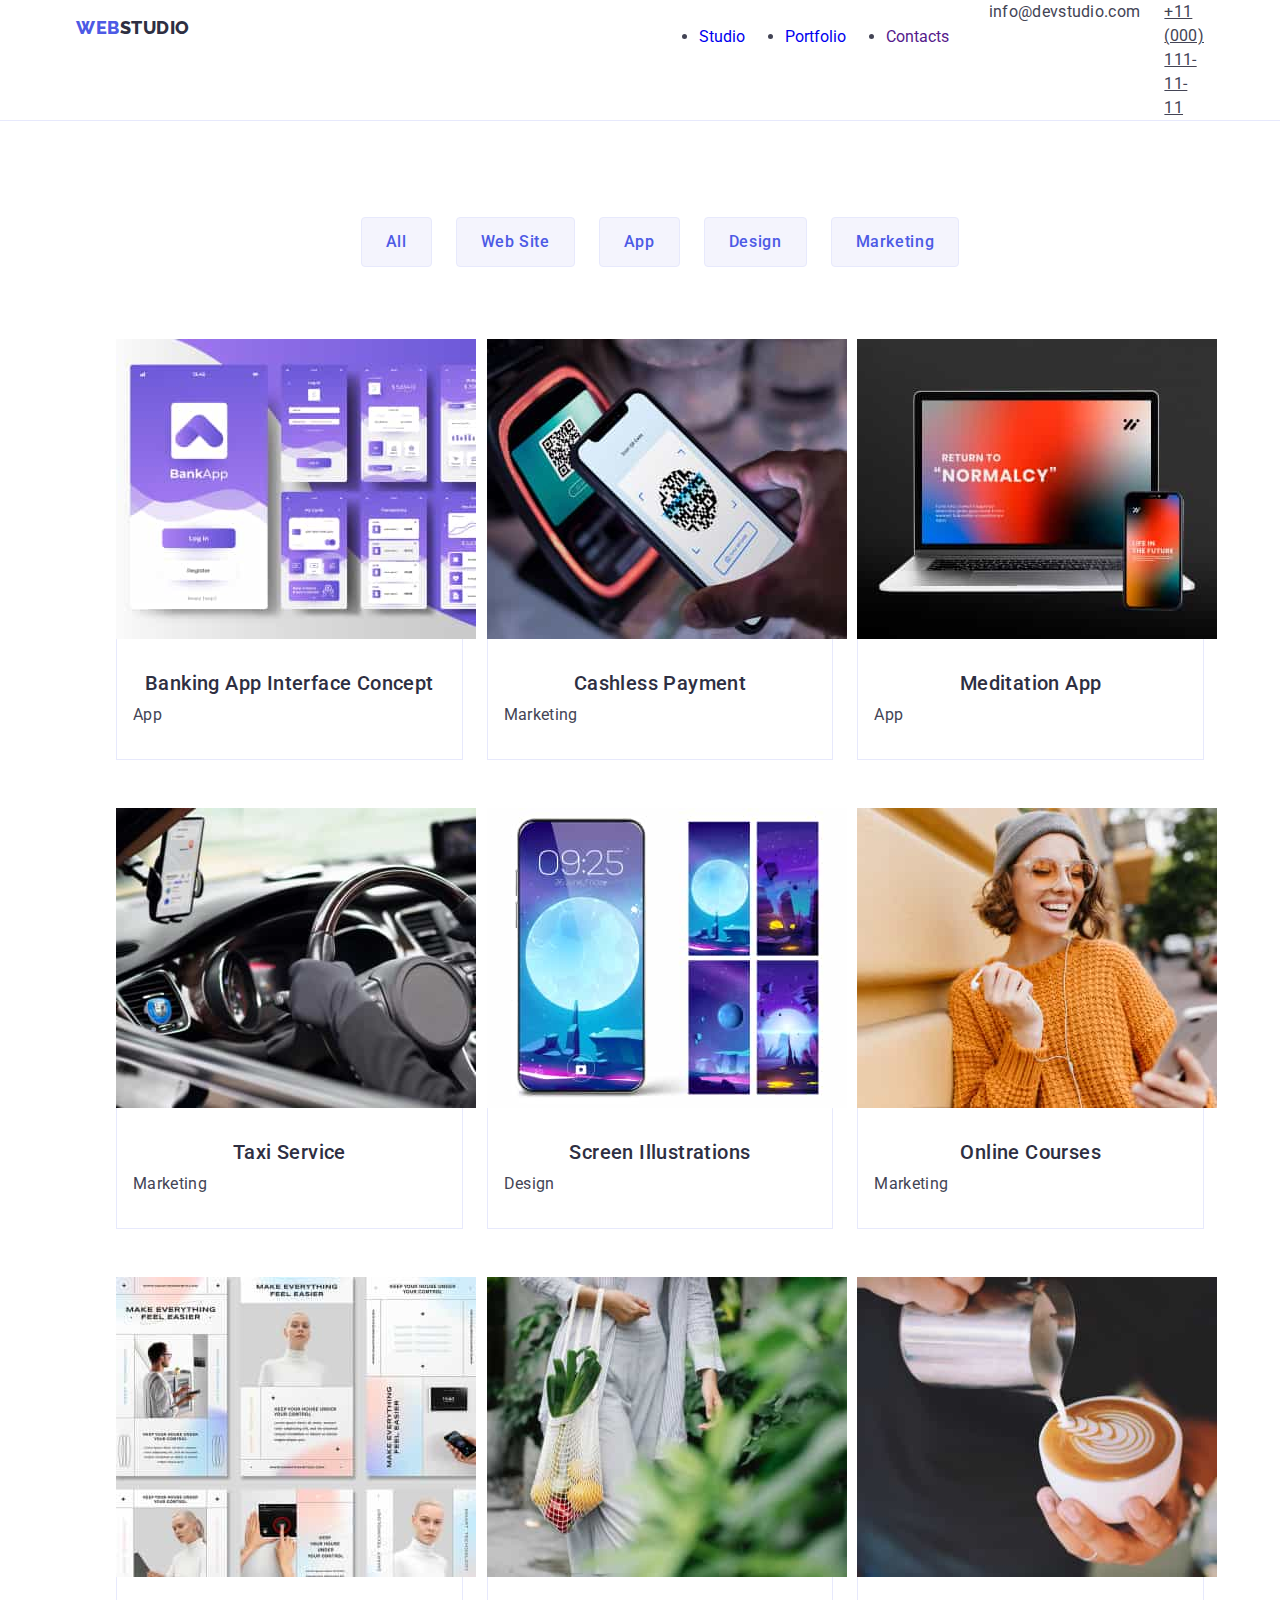
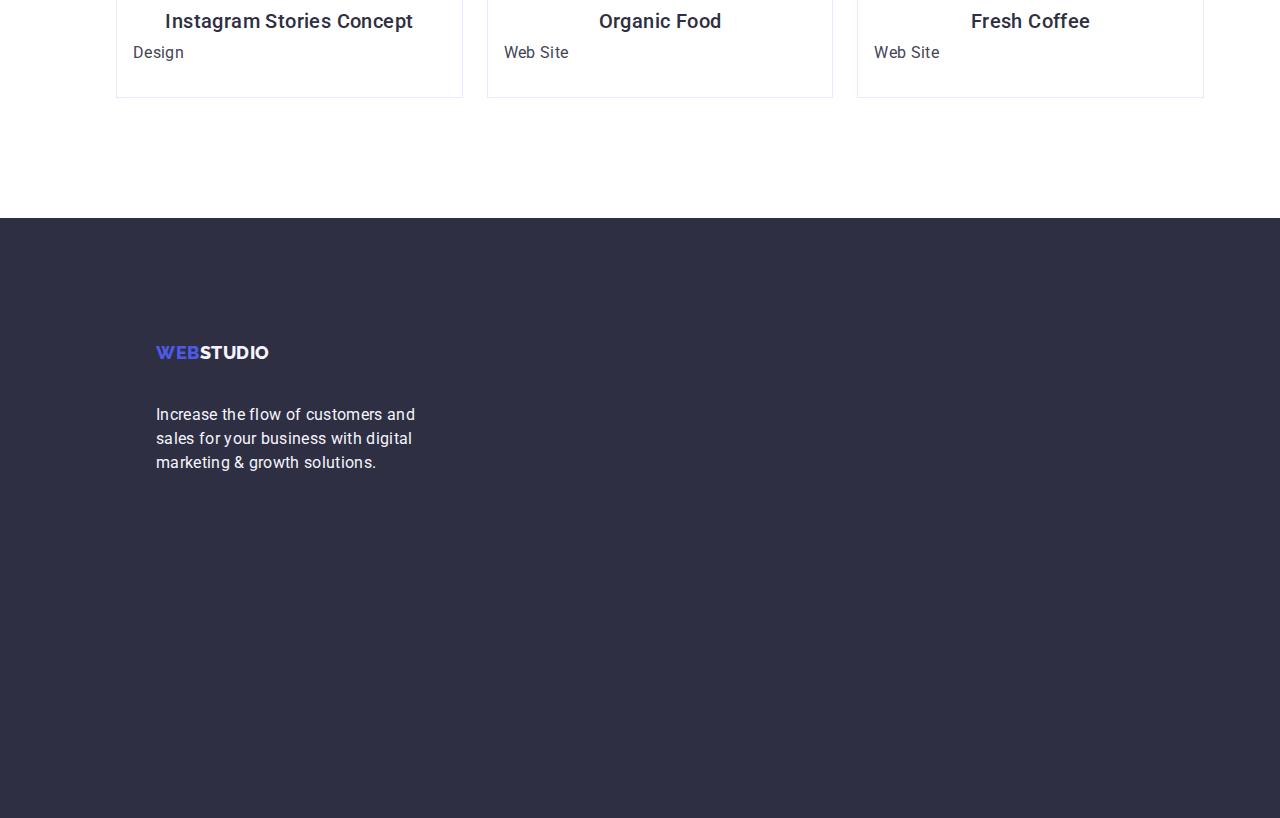
==== commit b44a2456: "Var21" ====
--- a/portfolio.html
+++ b/portfolio.html
@@ -60,7 +60,7 @@
     <main>
       <section class="portfolio-section-main">
         <div class="container">
-          <h1>What we do</h1>
+          <h1 class="visually-hidden">What we do</h1>
           <!-- Buttons Menu-->
           <ul class="portfolio-buttons-list">
             <li>
--- a/css/styles.css
+++ b/css/styles.css
@@ -211,6 +211,7 @@
 .nav-header {
   display: flex;
   align-items: center;
+  padding: 24px 0 24px 0;
 }
 
 .nav-header-ul {
@@ -220,7 +221,6 @@
   letter-spacing: 0.32px;
   color: var(--logo-titles-color);
   text-decoration: none;
-  padding: 24px 0 24px 0;
 }
 
 .nav-header:hover {
@@ -393,11 +393,14 @@
 }
 
 .visually-hidden {
+  position: absolute;
+  width: 1px;
+  height: 1px;
+  margin: -1px;
+  border: 0;
+  padding: 0;
+  white-space: nowrap;
+  clip-path: inset(100%);
   clip: rect(0 0 0 0);
-  clip-path: inset(50%);
-  height: 1px;
   overflow: hidden;
-  position: absolute;
-  white-space: nowrap;
-  width: 1px;
-}
+}
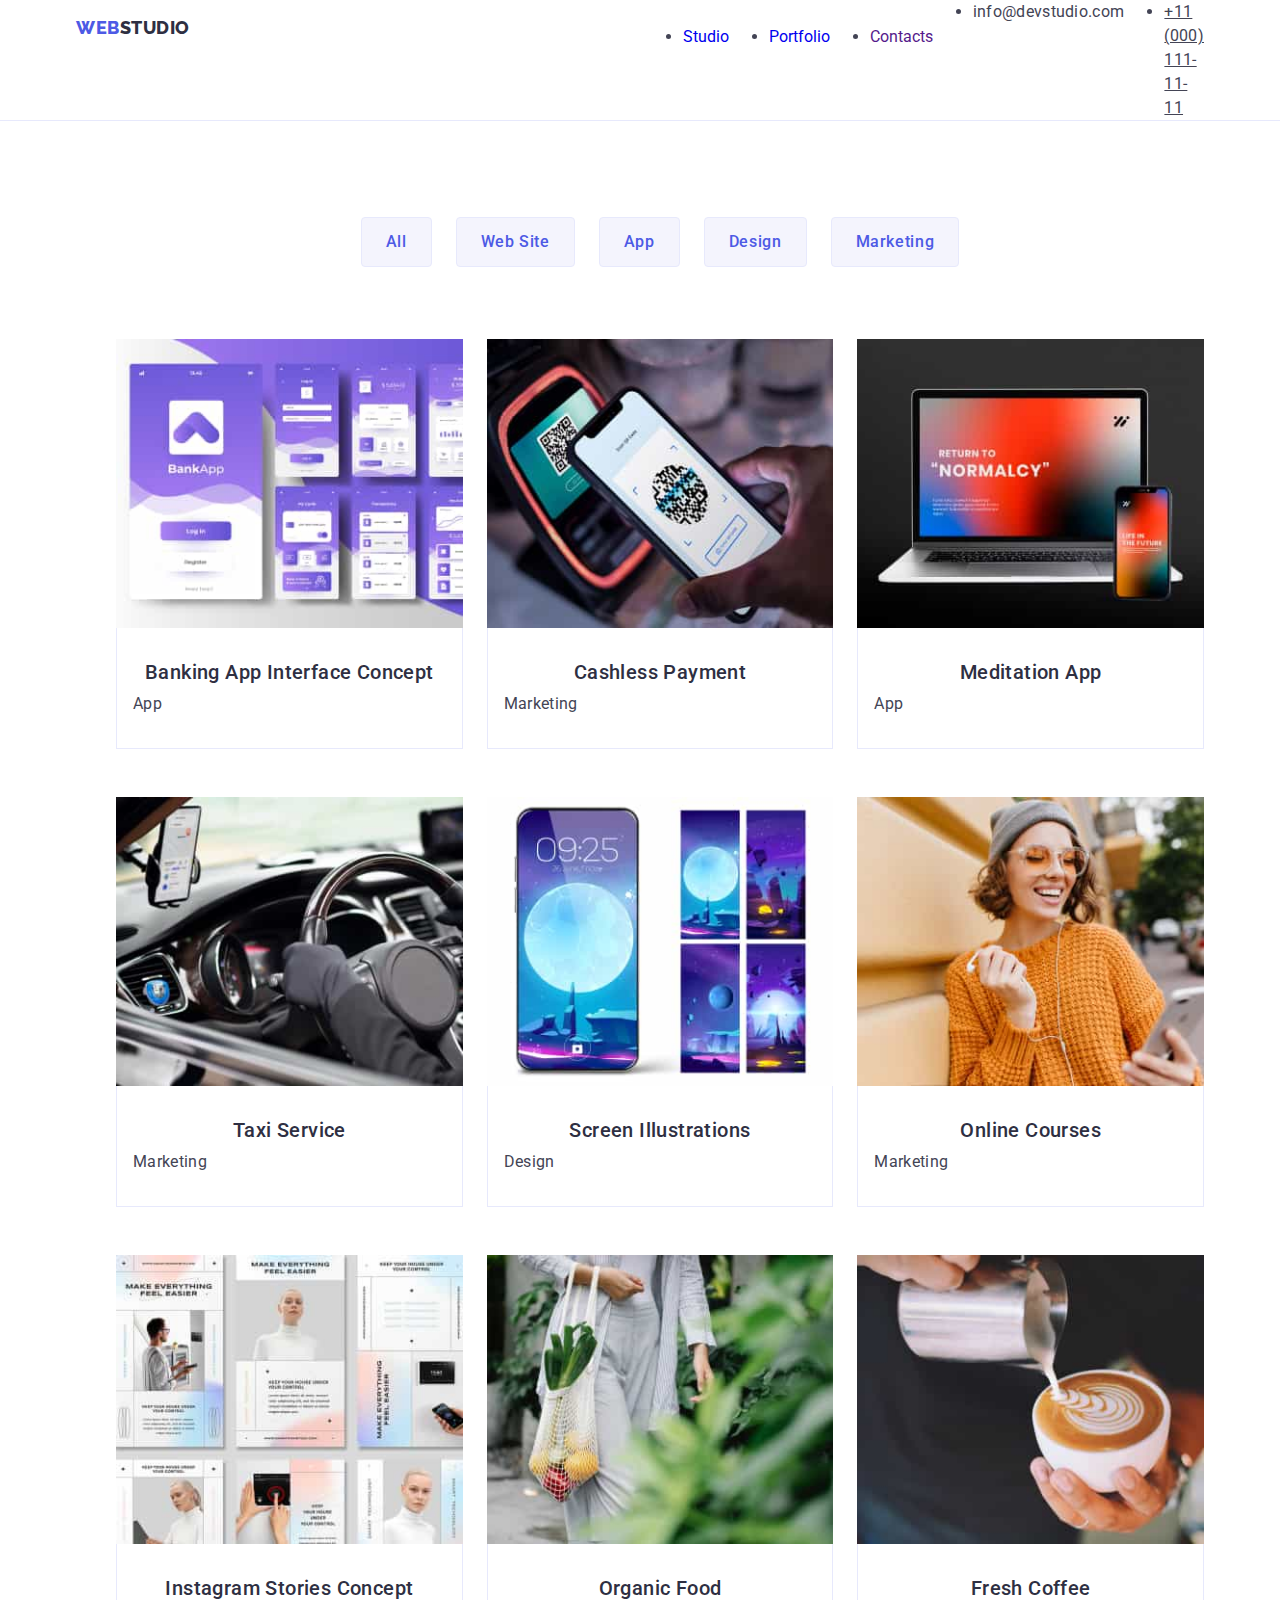
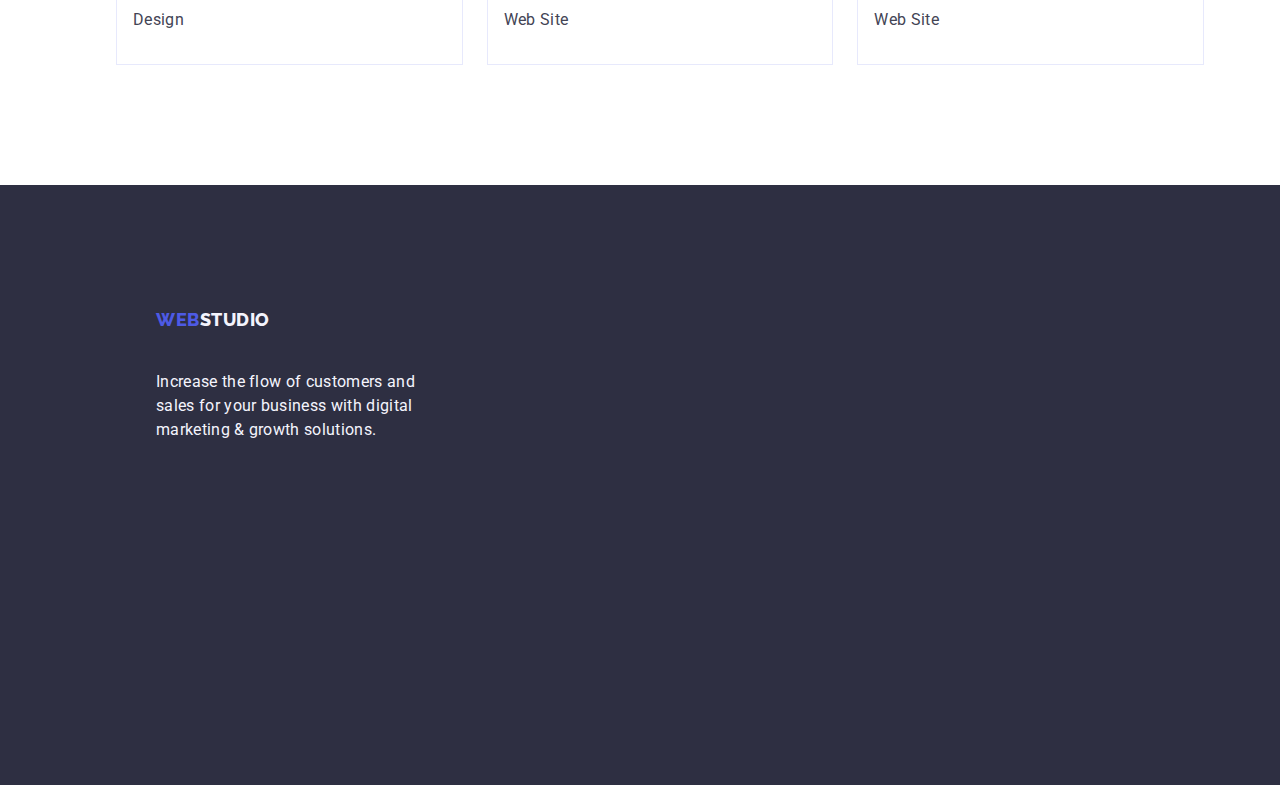
==== commit e0599c99: "Var29" ====
--- a/portfolio.html
+++ b/portfolio.html
@@ -40,7 +40,7 @@
           </ul>
         </nav>
         <address class="address">
-          <ul class="list">
+          <ul class="header-list">
             <li>
               <a class="contacts link" href="mailto:info@devstudio.com"
                 >info@devstudio.com</a
--- a/css/styles.css
+++ b/css/styles.css
@@ -32,6 +32,7 @@
   list-style: none;
   display: flex;
   gap: 24px;
+  padding: 0;
 }
 
 .link {
@@ -48,7 +49,6 @@
 .address {
   font-style: normal;
   display: flex;
-  gap: 40px;
 }
 
 .nav-flex {
@@ -161,7 +161,8 @@
 }
 
 .section-two-list {
-  width: calc((100%-72px) / 4);
+  width: 100%;
+  min-width: 264px;
   gap: 24px;
 }
 
@@ -187,6 +188,7 @@
 
 .img {
   display: block;
+  max-width: 100%;
 }
 
 .images-text {
@@ -205,13 +207,14 @@
 .container {
   width: 1158px;
   margin: 0 auto;
-  padding: 0 15px;
+  padding-left: 15px;
+  padding-right: 15px;
 }
 
 .nav-header {
   display: flex;
   align-items: center;
-  padding: 24px 0 24px 0;
+  padding: 24px 0;
 }
 
 .nav-header-ul {
@@ -221,6 +224,7 @@
   letter-spacing: 0.32px;
   color: var(--logo-titles-color);
   text-decoration: none;
+  padding: 24px 0;
 }
 
 .nav-header:hover {
@@ -248,7 +252,7 @@
 
 .section-four-pictures-background {
   background-color: #ffffffff;
-  width: calc((100%-72px) / 4);
+  width: calc((100% - 72px) / 4);
   border-radius: 0px 0px 4px 4px;
 }
 
@@ -378,7 +382,7 @@
 }
 
 .portfolio-image {
-  width: calc((100% - 48px) / 3);
+  flex-basis: calc((100% - 48px) / 3);
 }
 
 .portfolio-image-container {
